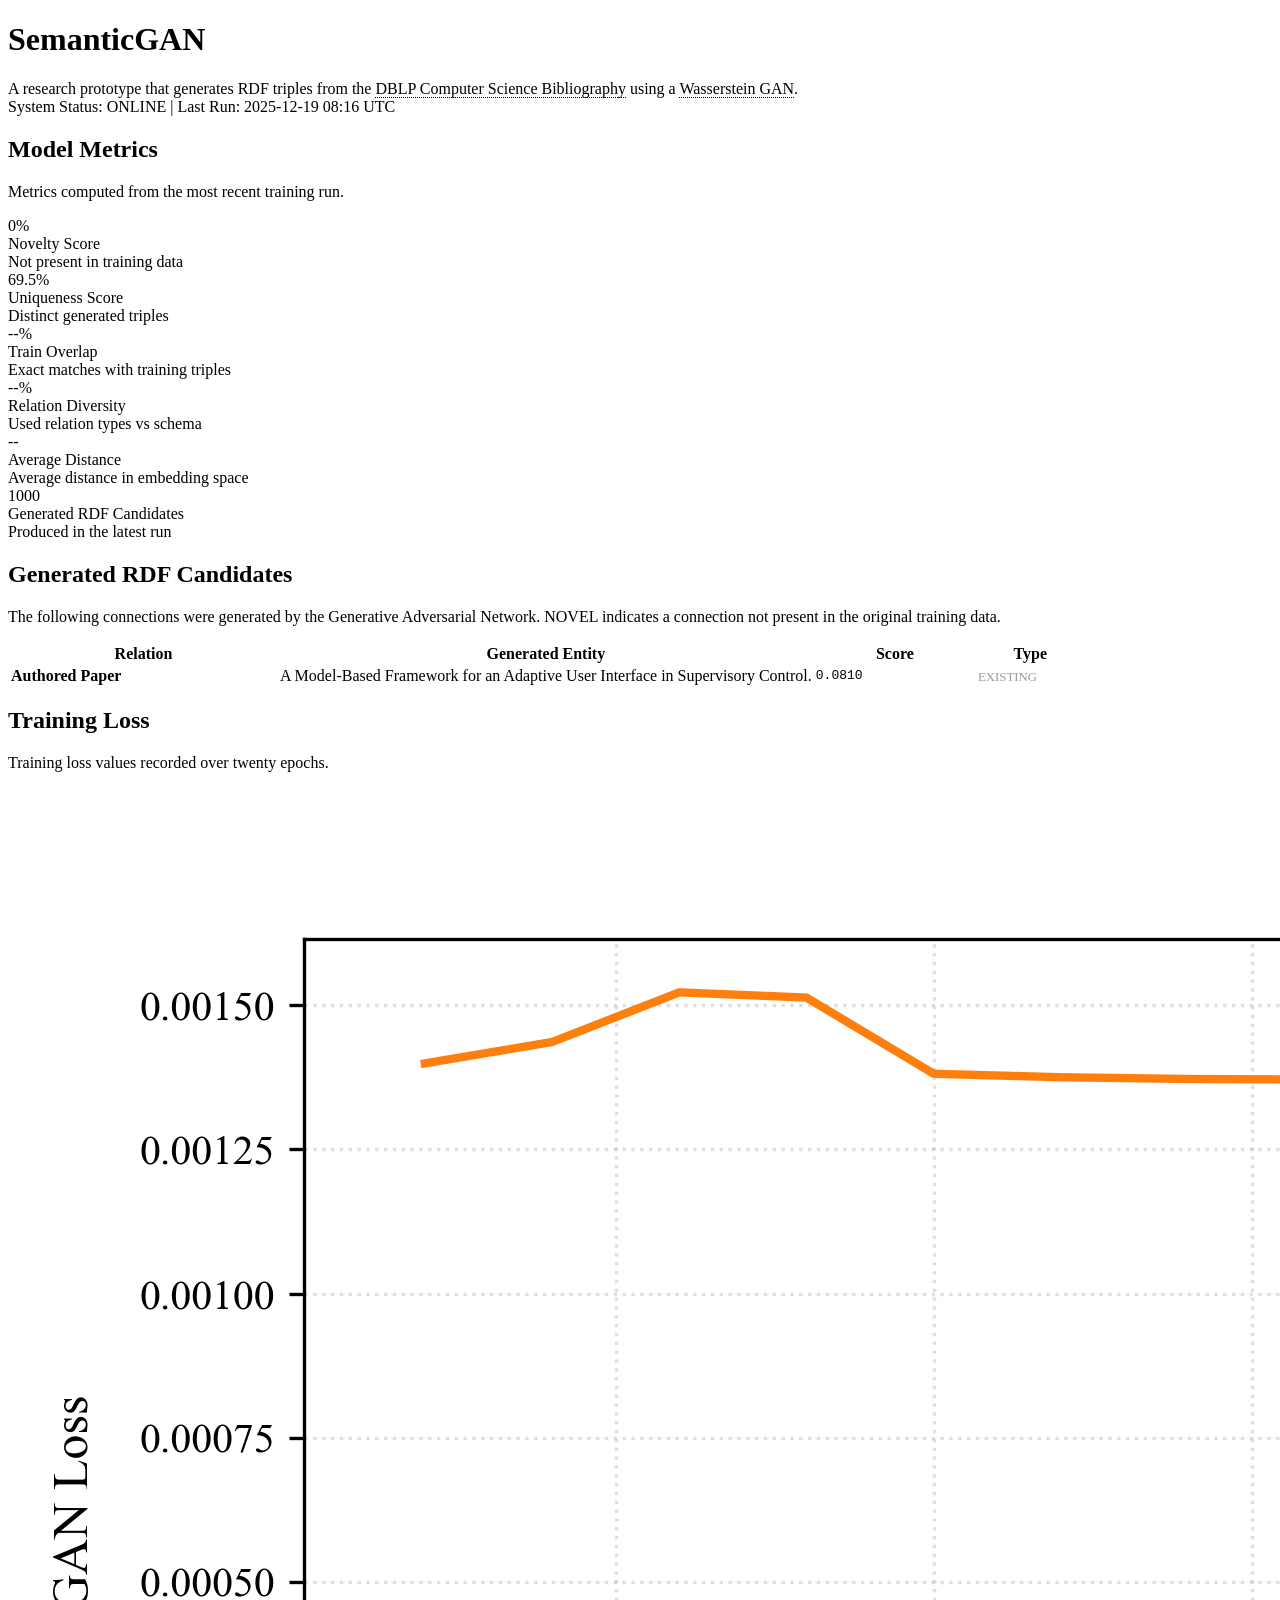
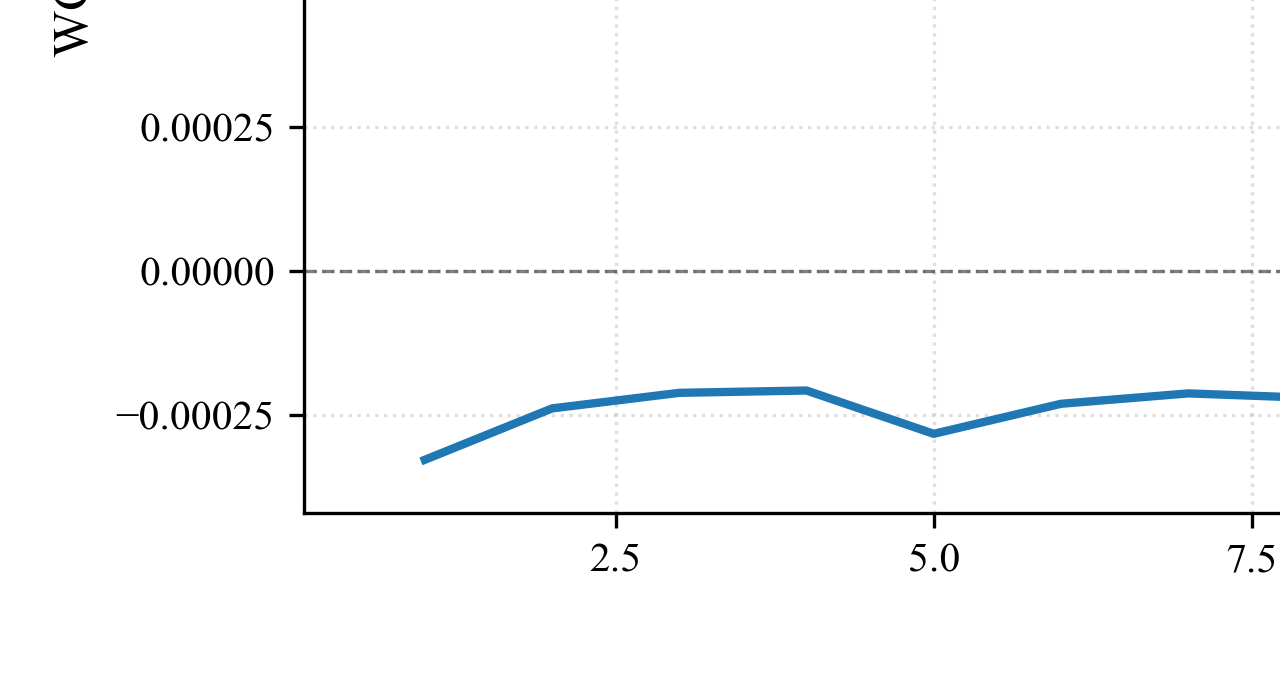
==== index.html @ 4908ab0f "Refine HTML" ====
<!DOCTYPE html>
<html lang="en">
  <head>
    <meta charset="UTF-8" />
    <meta name="viewport" content="width=device-width, initial-scale=1.0" />
    <title>SemanticGAN</title>
    <link rel="stylesheet" href="styles.css" />
  </head>
  <body>
    
    <header class="header">
      <h1>SemanticGAN</h1>
      
      <div class="intro">
        A research prototype that generates RDF triples from the 
        <a href="https://dblp.org/xml/" target="_blank" style="color: var(--accent); text-decoration: none; border-bottom: 1px dotted;">DBLP Computer Science Bibliography</a> 
        using a 
        <a href="https://fr.wikipedia.org/wiki/R%C3%A9seaux_antagonistes_g%C3%A9n%C3%A9ratifs_de_Wasserstein" target="_blank" style="color: var(--accent); text-decoration: none; border-bottom: 1px dotted;">Wasserstein GAN</a>.
      </div>
      
      <div class="last-updated" id="lastUpdated">Loading system status...</div>
    </header>

    <main id="main">
      
      <div class="section">
        <h2>Model Metrics</h2>
        <p class="note-description">
          Metrics computed from the most recent training run.
        </p>
        
        <div class="metrics-grid">
          <div class="metric-card">
            <div class="metric-val" id="noveltyScore">--%</div>
            <div class="metric-label">Novelty Score</div>
            <div class="metric-sub">Not present in training data</div>
          </div>
          
          <div class="metric-card">
            <div class="metric-val" id="uniqueScore">--%</div>
            <div class="metric-label">Uniqueness Score</div>
            <div class="metric-sub">Distinct generated triples</div>
          </div>

          <div class="metric-card">
            <div class="metric-val" id="overlapScore">--%</div>
            <div class="metric-label">Train Overlap</div>
            <div class="metric-sub">Exact matches with training triples</div>
          </div>

          <div class="metric-card">
            <div class="metric-val" id="relDiversity">--%</div>
            <div class="metric-label">Relation Diversity</div>
            <div class="metric-sub">Used relation types vs schema</div>
          </div>

          <div class="metric-card">
            <div class="metric-val" id="avgDistance">--</div>
            <div class="metric-label">Average Distance</div>
            <div class="metric-sub">Average distance in embedding space</div>
          </div>
          
          <div class="metric-card">
            <div class="metric-val" id="totalGen">--</div>
            <div class="metric-label">Generated RDF Candidates</div>
            <div class="metric-sub">Produced in the latest run</div>
          </div>
        </div>
      </div>

      <div class="section">
        <h2>Generated RDF Candidates</h2>
        <p class="note-description">
          The following connections were generated by the Generative Adversarial Network. 
          <span class="novel-tag">NOVEL</span> indicates a connection not present in the original training data.
        </p>
        <div class="table-wrapper">
          <table>
            <thead>
              <tr>
                <th style="width: 25%">Relation</th>
                <th style="width: 50%">Generated Entity</th>
                <th style="width: 15%">Score</th>
                <th style="width: 10%">Type</th>
              </tr>
            </thead>
            <tbody id="hypothesesTable">
              <tr>
                <td colspan="4" style="text-align:center; padding: 20px;">
                  Loading model outputs...
                </td>
              </tr>
            </tbody>
          </table>
        </div>
      </div>

      <div class="section">
        <h2>Training Loss</h2>
        <p class="note-description">
          Training loss values recorded over twenty epochs.
        </p>
        <div class="chart-container">
          <img
            src="data/processed/loss_curve.png"
            alt="Training loss curve"
            onerror="this.style.display='none'; this.parentElement.innerHTML='<p style=&quot;color:#999&quot;>Chart pending next training run.</p>'"
          >
        </div>
      </div>

    </main>

    <script>
      async function loadDashboard() {
        try {
          const response = await fetch('dashboard_data.json', { cache: "no-store" });
          if (!response.ok) throw new Error("Dashboard data not found");
          
          const data = await response.json();

          document.getElementById('lastUpdated').innerText =
            "System Status: ONLINE | Last Run: " + data.last_updated;

          document.getElementById('noveltyScore').innerText =
            data.stats.novelty + "%";
          document.getElementById('uniqueScore').innerText =
            data.stats.uniqueness + "%";
          if (data.stats.train_overlap !== undefined) {
            document.getElementById('overlapScore').innerText =
              data.stats.train_overlap + "%";
          }
          if (data.stats.relation_diversity !== undefined) {
            document.getElementById('relDiversity').innerText =
              data.stats.relation_diversity + "%";
          }
          if (data.stats.avg_distance !== undefined) {
            document.getElementById('avgDistance').innerText =
              data.stats.avg_distance;
          }
          document.getElementById('totalGen').innerText =
            data.stats.total_generated;

          const tbody = document.getElementById('hypothesesTable');
          tbody.innerHTML = '';

          if (data.hypotheses.length === 0) {
            tbody.innerHTML =
              '<tr><td colspan="4" style="text-align:center">No generated relations available.</td></tr>';
            return;
          }

          data.hypotheses.forEach(h => {
            const tr = document.createElement('tr');

            const badge = h.novel
              ? '<span class="novel-tag">NOVEL</span>'
              : '<span style="color: #999; font-size: 0.8em; font-weight: 500;">EXISTING</span>';

            tr.innerHTML = `
              <td style="color: var(--text-primary); font-weight: 600;">
                ${h.relation}
              </td>
              <td style="white-space: normal;">
                ${h.entity}
              </td>
              <td style="font-family: monospace;">
                ${h.score}
              </td>
              <td>
                ${badge}
              </td>
            `;
            tbody.appendChild(tr);
          });

        } catch (err) {
          console.error(err);
          document.getElementById('lastUpdated').innerText =
            "System Status: OFFLINE (Data missing)";
          document.getElementById('hypothesesTable').innerHTML =
            '<tr><td colspan="4" style="color: red; text-align: center;">Error loading dashboard data. Ensure update_dashboard.py has run.</td></tr>';
        }
      }

      document.addEventListener("DOMContentLoaded", loadDashboard);
    </script>
  </body>
</html>
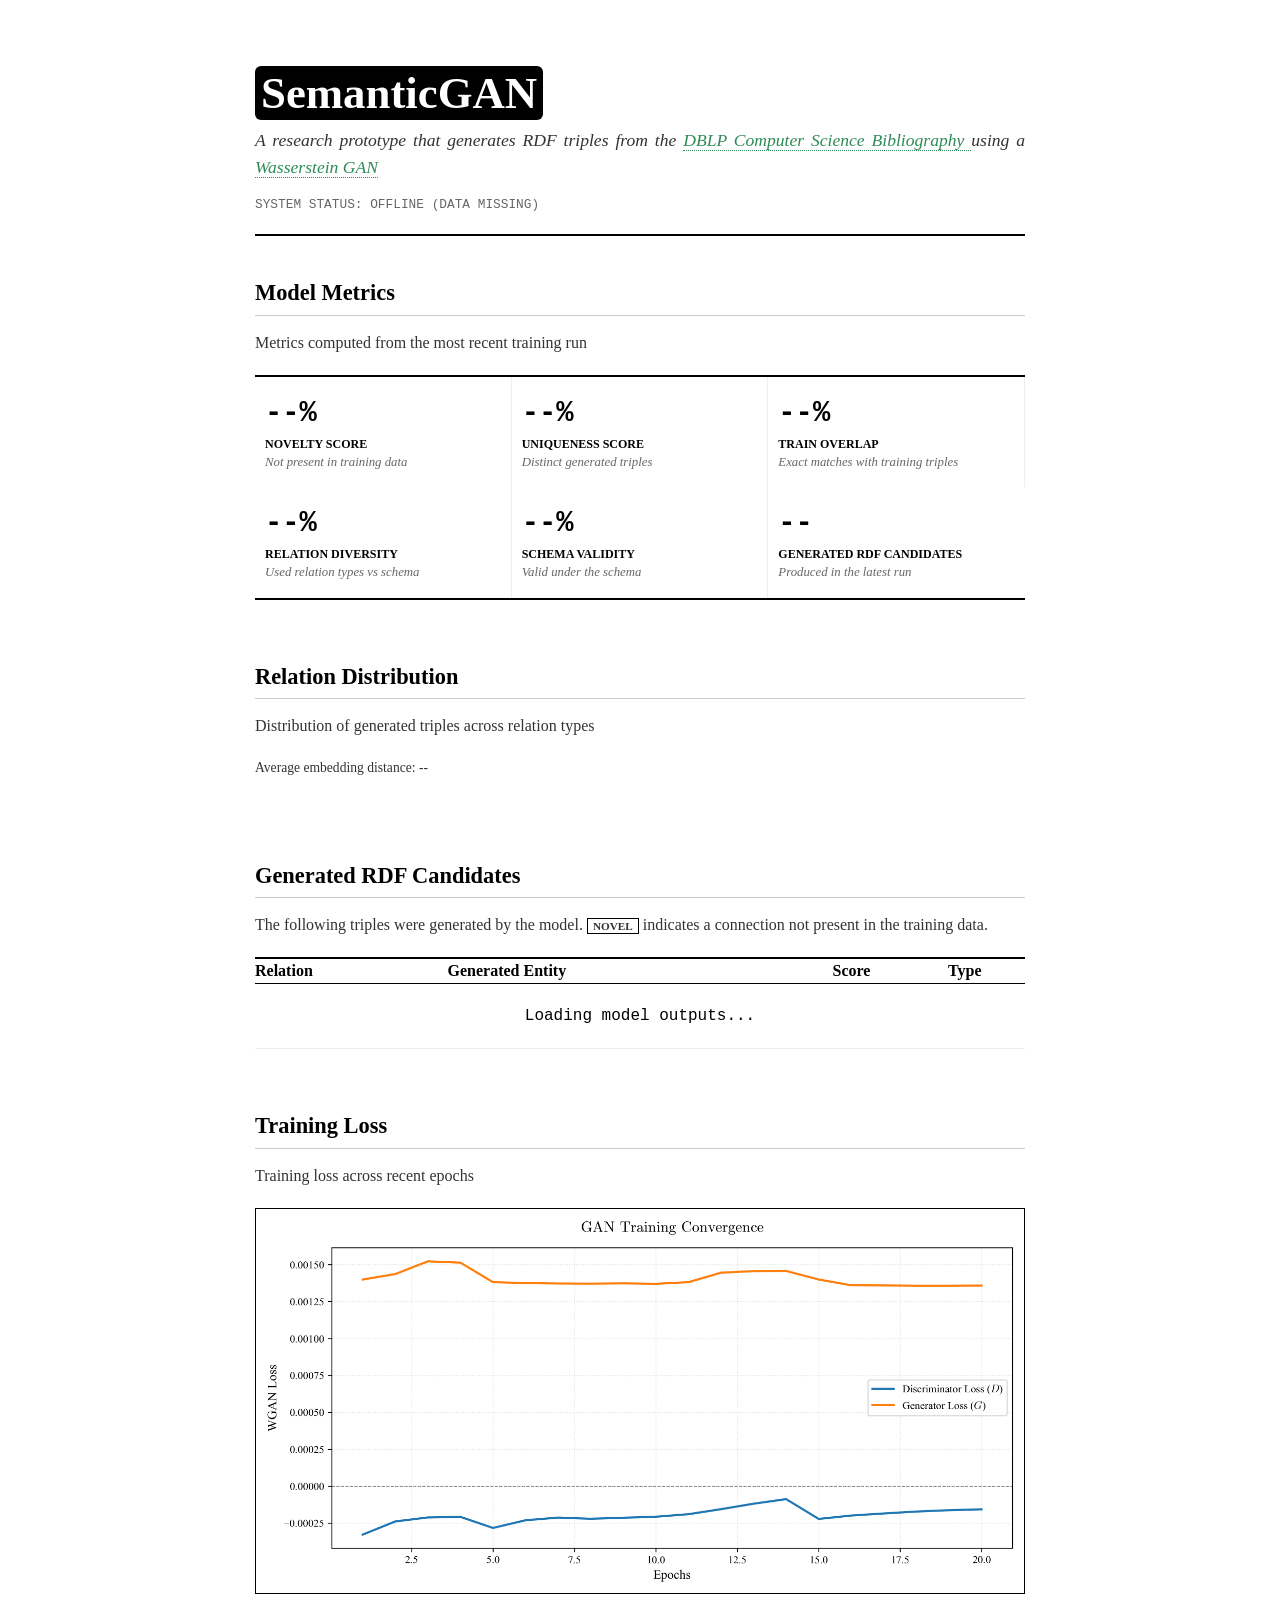
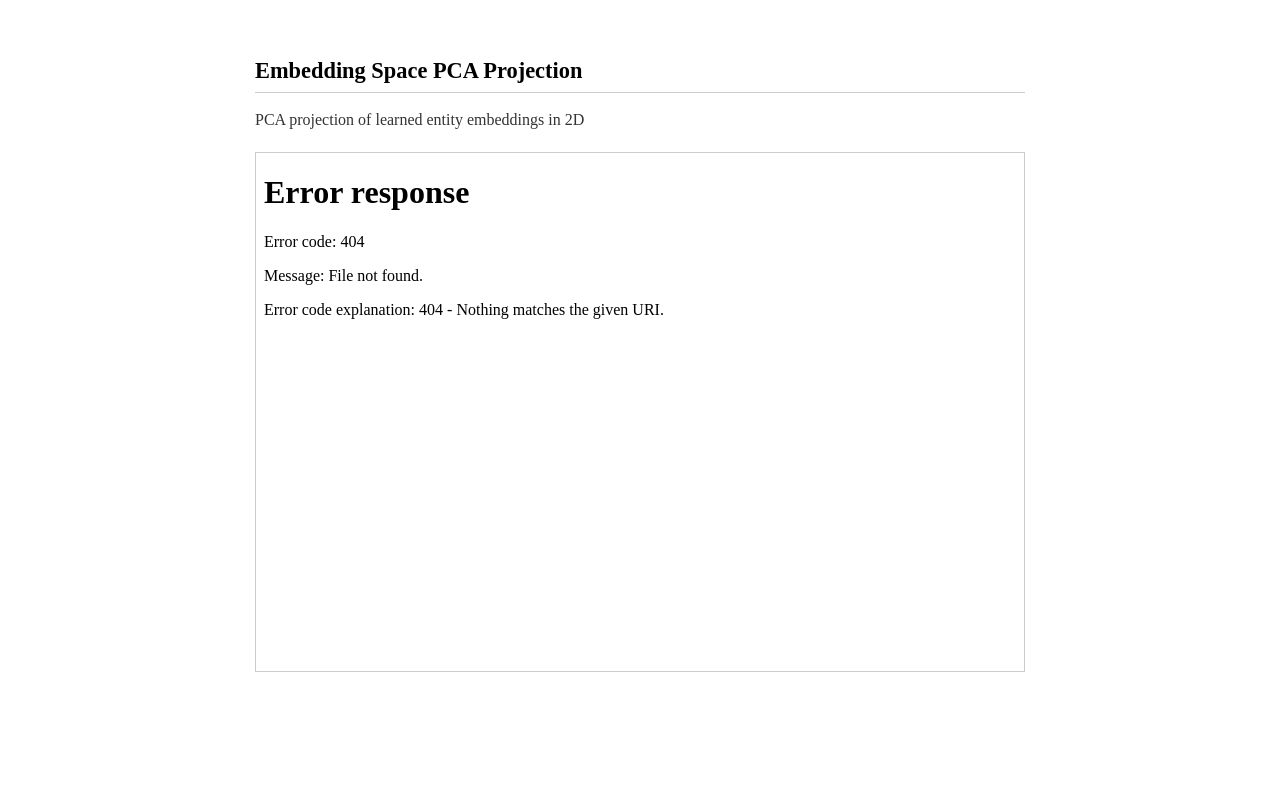
==== commit 3cbfffda: "Enhance index.html" ====
--- a/index.html
+++ b/index.html
@@ -7,35 +7,43 @@
     <link rel="stylesheet" href="styles.css" />
   </head>
   <body>
-    
     <header class="header">
-      <h1>SemanticGAN</h1>
-      
+      <h1><span class="name-badge">SemanticGAN</span></h1>
+
       <div class="intro">
-        A research prototype that generates RDF triples from the 
-        <a href="https://dblp.org/xml/" target="_blank" style="color: var(--accent); text-decoration: none; border-bottom: 1px dotted;">DBLP Computer Science Bibliography</a> 
-        using a 
-        <a href="https://fr.wikipedia.org/wiki/R%C3%A9seaux_antagonistes_g%C3%A9n%C3%A9ratifs_de_Wasserstein" target="_blank" style="color: var(--accent); text-decoration: none; border-bottom: 1px dotted;">Wasserstein GAN</a>.
-      </div>
-      
-      <div class="last-updated" id="lastUpdated">Loading system status...</div>
+        A research prototype that generates RDF triples from the
+        <a href="https://dblp.org" target="_blank" class="accent-link">
+          DBLP Computer Science Bibliography
+        </a>
+        using a
+        <a
+          href="https://fr.wikipedia.org/wiki/R%C3%A9seaux_antagonistes_g%C3%A9n%C3%A9ratifs_de_Wasserstein"
+          target="_blank"
+          class="accent-link"
+        >
+          Wasserstein GAN
+        </a>
+      </div>
+
+      <div class="last-updated" id="lastUpdated">
+        Loading system status...
+      </div>
     </header>
 
     <main id="main">
-      
       <div class="section">
         <h2>Model Metrics</h2>
         <p class="note-description">
-          Metrics computed from the most recent training run.
-        </p>
-        
+          Metrics computed from the most recent training run
+        </p>
+
         <div class="metrics-grid">
           <div class="metric-card">
             <div class="metric-val" id="noveltyScore">--%</div>
             <div class="metric-label">Novelty Score</div>
             <div class="metric-sub">Not present in training data</div>
           </div>
-          
+
           <div class="metric-card">
             <div class="metric-val" id="uniqueScore">--%</div>
             <div class="metric-label">Uniqueness Score</div>
@@ -55,11 +63,11 @@
           </div>
 
           <div class="metric-card">
-            <div class="metric-val" id="avgDistance">--</div>
-            <div class="metric-label">Average Distance</div>
-            <div class="metric-sub">Average distance in embedding space</div>
-          </div>
-          
+            <div class="metric-val" id="schemaValidity">--%</div>
+            <div class="metric-label">Schema Validity</div>
+            <div class="metric-sub">Valid under the schema</div>
+          </div>
+
           <div class="metric-card">
             <div class="metric-val" id="totalGen">--</div>
             <div class="metric-label">Generated RDF Candidates</div>
@@ -69,24 +77,37 @@
       </div>
 
       <div class="section">
+        <h2>Relation Distribution</h2>
+        <p class="note-description">
+          Distribution of generated triples across relation types
+        </p>
+        <p class="note-description note-small">
+          Average embedding distance: <span id="avgDistance">--</span>
+        </p>
+        <div id="relationBars" class="relation-bars"></div>
+      </div>
+
+      <div class="section">
         <h2>Generated RDF Candidates</h2>
         <p class="note-description">
-          The following connections were generated by the Generative Adversarial Network. 
-          <span class="novel-tag">NOVEL</span> indicates a connection not present in the original training data.
-        </p>
+          The following triples were generated by the model.
+          <span class="novel-tag">NOVEL</span> indicates a connection not present
+          in the training data.
+        </p>
+
         <div class="table-wrapper">
           <table>
             <thead>
               <tr>
-                <th style="width: 25%">Relation</th>
-                <th style="width: 50%">Generated Entity</th>
-                <th style="width: 15%">Score</th>
-                <th style="width: 10%">Type</th>
+                <th class="col-relation">Relation</th>
+                <th class="col-entity">Generated Entity</th>
+                <th class="col-score">Score</th>
+                <th class="col-type">Type</th>
               </tr>
             </thead>
             <tbody id="hypothesesTable">
               <tr>
-                <td colspan="4" style="text-align:center; padding: 20px;">
+                <td colspan="4" class="table-loading">
                   Loading model outputs...
                 </td>
               </tr>
@@ -98,92 +119,96 @@
       <div class="section">
         <h2>Training Loss</h2>
         <p class="note-description">
-          Training loss values recorded over twenty epochs.
-        </p>
+          Training loss across recent epochs
+        </p>
+
         <div class="chart-container">
           <img
             src="data/processed/loss_curve.png"
             alt="Training loss curve"
-            onerror="this.style.display='none'; this.parentElement.innerHTML='<p style=&quot;color:#999&quot;>Chart pending next training run.</p>'"
-          >
-        </div>
-      </div>
-
+            onerror="this.style.display='none'; this.parentElement.innerHTML='<p class=&quot;chart-pending&quot;>Chart pending next training run.</p>'"
+          />
+        </div>
+      </div>
+
+      <!-- EMBEDDING SPACE -->
+      <div class="section">
+        <h2>Embedding Space PCA Projection</h2>
+        <p class="note-description">
+          PCA projection of learned entity embeddings in 2D
+        </p>
+
+        <div class="iframe-container">
+          <iframe
+            src="semantic_map.html"
+            loading="lazy"
+          ></iframe>
+        </div>
+      </div>
     </main>
 
     <script>
       async function loadDashboard() {
         try {
-          const response = await fetch('dashboard_data.json', { cache: "no-store" });
+          const response = await fetch("dashboard_data.json", {
+            cache: "no-store",
+          });
           if (!response.ok) throw new Error("Dashboard data not found");
-          
+
           const data = await response.json();
 
-          document.getElementById('lastUpdated').innerText =
+          document.getElementById("lastUpdated").innerText =
             "System Status: ONLINE | Last Run: " + data.last_updated;
 
-          document.getElementById('noveltyScore').innerText =
+          document.getElementById("noveltyScore").innerText =
             data.stats.novelty + "%";
-          document.getElementById('uniqueScore').innerText =
+          document.getElementById("uniqueScore").innerText =
             data.stats.uniqueness + "%";
-          if (data.stats.train_overlap !== undefined) {
-            document.getElementById('overlapScore').innerText =
-              data.stats.train_overlap + "%";
-          }
-          if (data.stats.relation_diversity !== undefined) {
-            document.getElementById('relDiversity').innerText =
-              data.stats.relation_diversity + "%";
-          }
-          if (data.stats.avg_distance !== undefined) {
-            document.getElementById('avgDistance').innerText =
-              data.stats.avg_distance;
-          }
-          document.getElementById('totalGen').innerText =
+          document.getElementById("overlapScore").innerText =
+            data.stats.train_overlap + "%";
+          document.getElementById("relDiversity").innerText =
+            data.stats.relation_diversity + "%";
+          document.getElementById("schemaValidity").innerText =
+            data.stats.schema_validity + "%";
+          document.getElementById("totalGen").innerText =
             data.stats.total_generated;
-
-          const tbody = document.getElementById('hypothesesTable');
-          tbody.innerHTML = '';
-
-          if (data.hypotheses.length === 0) {
-            tbody.innerHTML =
-              '<tr><td colspan="4" style="text-align:center">No generated relations available.</td></tr>';
-            return;
-          }
-
-          data.hypotheses.forEach(h => {
-            const tr = document.createElement('tr');
-
-            const badge = h.novel
-              ? '<span class="novel-tag">NOVEL</span>'
-              : '<span style="color: #999; font-size: 0.8em; font-weight: 500;">EXISTING</span>';
-
+          document.getElementById("avgDistance").innerText =
+            data.stats.avg_distance;
+
+          const tbody = document.getElementById("hypothesesTable");
+          tbody.innerHTML = "";
+
+          data.hypotheses.forEach((h) => {
+            const tr = document.createElement("tr");
             tr.innerHTML = `
-              <td style="color: var(--text-primary); font-weight: 600;">
-                ${h.relation}
-              </td>
-              <td style="white-space: normal;">
-                ${h.entity}
-              </td>
-              <td style="font-family: monospace;">
-                ${h.score}
-              </td>
-              <td>
-                ${badge}
-              </td>
+              <td><span class="muted">${h.head}</span><br><b>${h.relation}</b></td>
+              <td>${h.tail}</td>
+              <td class="mono">${h.score}</td>
+              <td>${h.is_novel ? '<span class="novel-tag">NOVEL</span>' : 'EXISTING'}</td>
             `;
             tbody.appendChild(tr);
           });
 
-        } catch (err) {
-          console.error(err);
-          document.getElementById('lastUpdated').innerText =
+          const bars = document.getElementById("relationBars");
+          bars.innerHTML = "";
+          data.relation_freq.forEach((rf) => {
+            const wrap = document.createElement("div");
+            wrap.className = "rel-wrap";
+            wrap.innerHTML = `
+              <div class="rel-label">${rf.relation} (${rf.percent}%)</div>
+              <div class="rel-bar">
+                <div class="rel-fill" style="width:${rf.percent}%"></div>
+              </div>
+            `;
+            bars.appendChild(wrap);
+          });
+        } catch {
+          document.getElementById("lastUpdated").innerText =
             "System Status: OFFLINE (Data missing)";
-          document.getElementById('hypothesesTable').innerHTML =
-            '<tr><td colspan="4" style="color: red; text-align: center;">Error loading dashboard data. Ensure update_dashboard.py has run.</td></tr>';
         }
       }
 
       document.addEventListener("DOMContentLoaded", loadDashboard);
     </script>
   </body>
-</html>+</html>
--- a/styles.css
+++ b/styles.css
@@ -0,0 +1,241 @@
+:root {
+  --text-primary: #000;
+  --text-secondary: #333;
+  --text-muted: #666;
+  --accent: #2e8b57;
+  --border: #000;
+}
+
+* {
+  margin: 0;
+  padding: 0;
+  box-sizing: border-box;
+}
+
+body {
+  font-family: Georgia, "Times New Roman", serif;
+  background: #fff;
+  color: #000;
+  line-height: 1.5;
+  max-width: 850px;
+  margin: 0 auto;
+  padding: 60px 40px;
+}
+
+
+.header {
+  margin-bottom: 40px;
+  border-bottom: 2px solid var(--border);
+  padding-bottom: 20px;
+}
+
+h1 {
+  font-size: 2.5rem;
+  font-weight: 700;
+}
+
+.name-badge {
+  background: black;
+  color: white;
+  padding: 2px 6px;
+  border-radius: 6px;
+  font-size: 2.8rem;
+}
+
+.intro {
+  font-size: 1.1rem;
+  font-style: italic;
+  color: var(--text-secondary);
+  text-align: justify;
+}
+
+.last-updated {
+  font-family: "Courier New", monospace;
+  font-size: 0.8rem;
+  color: var(--text-muted);
+  margin-top: 15px;
+  text-transform: uppercase;
+}
+
+
+.accent-link {
+  color: var(--accent);
+  text-decoration: none;
+  border-bottom: 1px dotted;
+}
+
+
+.section {
+  margin-bottom: 60px;
+}
+
+h2 {
+  font-size: 1.4rem;
+  font-weight: 700;
+  margin-bottom: 15px;
+  border-bottom: 1px solid #ccc;
+  padding-bottom: 5px;
+}
+
+.note-description {
+  font-size: 1rem;
+  color: var(--text-secondary);
+  margin-bottom: 20px;
+}
+
+.note-small {
+  font-size: 0.85rem;
+}
+
+
+.metrics-grid {
+  display: grid;
+  grid-template-columns: repeat(auto-fit, minmax(200px, 1fr));
+  border-top: 2px solid var(--border);
+  border-bottom: 2px solid var(--border);
+}
+
+.metric-card {
+  padding: 15px 10px;
+  border-right: 1px solid #eee;
+}
+
+.metric-card:last-child {
+  border-right: none;
+}
+
+.metric-val {
+  font-family: "Courier New", monospace;
+  font-size: 1.8rem;
+  font-weight: 700;
+}
+
+.metric-label {
+  font-size: 0.75rem;
+  text-transform: uppercase;
+  font-weight: 700;
+}
+
+.metric-sub {
+  font-size: 0.8rem;
+  color: var(--text-muted);
+  font-style: italic;
+}
+
+
+.table-wrapper {
+  max-height: 600px;
+  overflow-y: auto;
+}
+
+table {
+  width: 100%;
+  border-collapse: collapse;
+}
+
+th {
+  text-align: left;
+  font-weight: 700;
+  border-top: 2px solid var(--border);
+  border-bottom: 1px solid var(--border);
+}
+
+td {
+  font-family: "Courier New", monospace;
+  border-bottom: 1px solid #eee;
+}
+
+.col-relation { width: 25%; }
+.col-entity { width: 50%; }
+.col-score { width: 15%; }
+.col-type { width: 10%; }
+
+.table-loading {
+  text-align: center;
+  padding: 20px;
+}
+
+
+.novel-tag {
+  border: 1px solid #000;
+  padding: 1px 5px;
+  font-size: 0.7rem;
+  font-weight: 700;
+}
+
+.muted {
+  color: #888;
+}
+
+.mono {
+  font-family: "Courier New", monospace;
+}
+
+/* CHART */
+
+.chart-container {
+  border: 1px solid var(--border);
+  margin-top: 20px;
+}
+
+.chart-container img {
+  max-width: 100%;
+  display: block;
+}
+
+.chart-pending {
+  color: #999;
+  padding: 20px;
+}
+
+
+.relation-bars {
+  display: grid;
+  row-gap: 10px;
+}
+
+.rel-label {
+  font-size: 0.9rem;
+  color: var(--text-secondary);
+}
+
+.rel-bar {
+  height: 10px;
+  background: #eee;
+}
+
+.rel-fill {
+  height: 10px;
+  background: var(--accent);
+}
+
+
+.iframe-container {
+  width: 100%;
+  height: 520px;
+  border: 1px solid rgba(0, 0, 0, 0.2);
+  overflow: hidden;
+}
+
+.iframe-container iframe {
+  width: 100%;
+  height: 100%;
+  border: none;
+}
+
+
+@media (max-width: 600px) {
+  body {
+    padding: 20px 15px;
+  }
+
+  .metrics-grid {
+    grid-template-columns: 1fr;
+    border: none;
+  }
+
+  .metric-card {
+    border-right: none;
+    border-bottom: 1px solid #eee;
+  }
+}
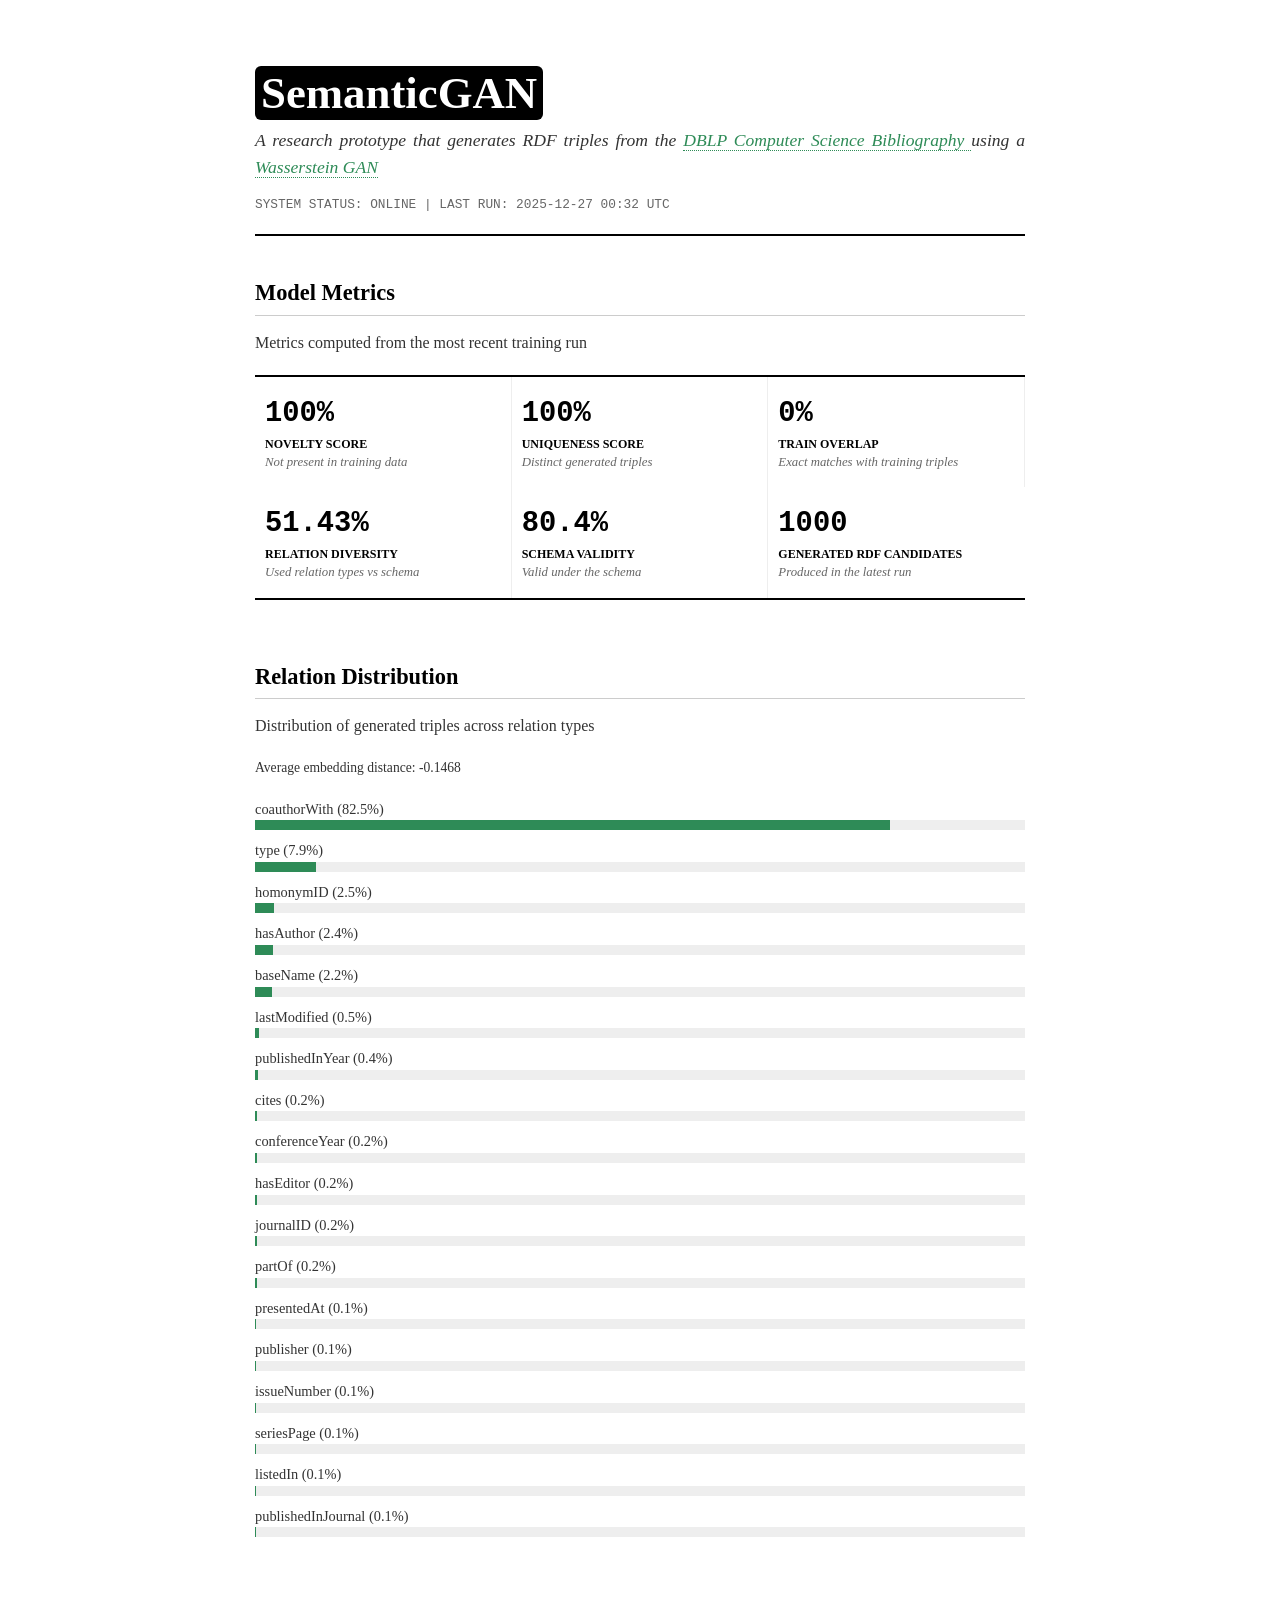
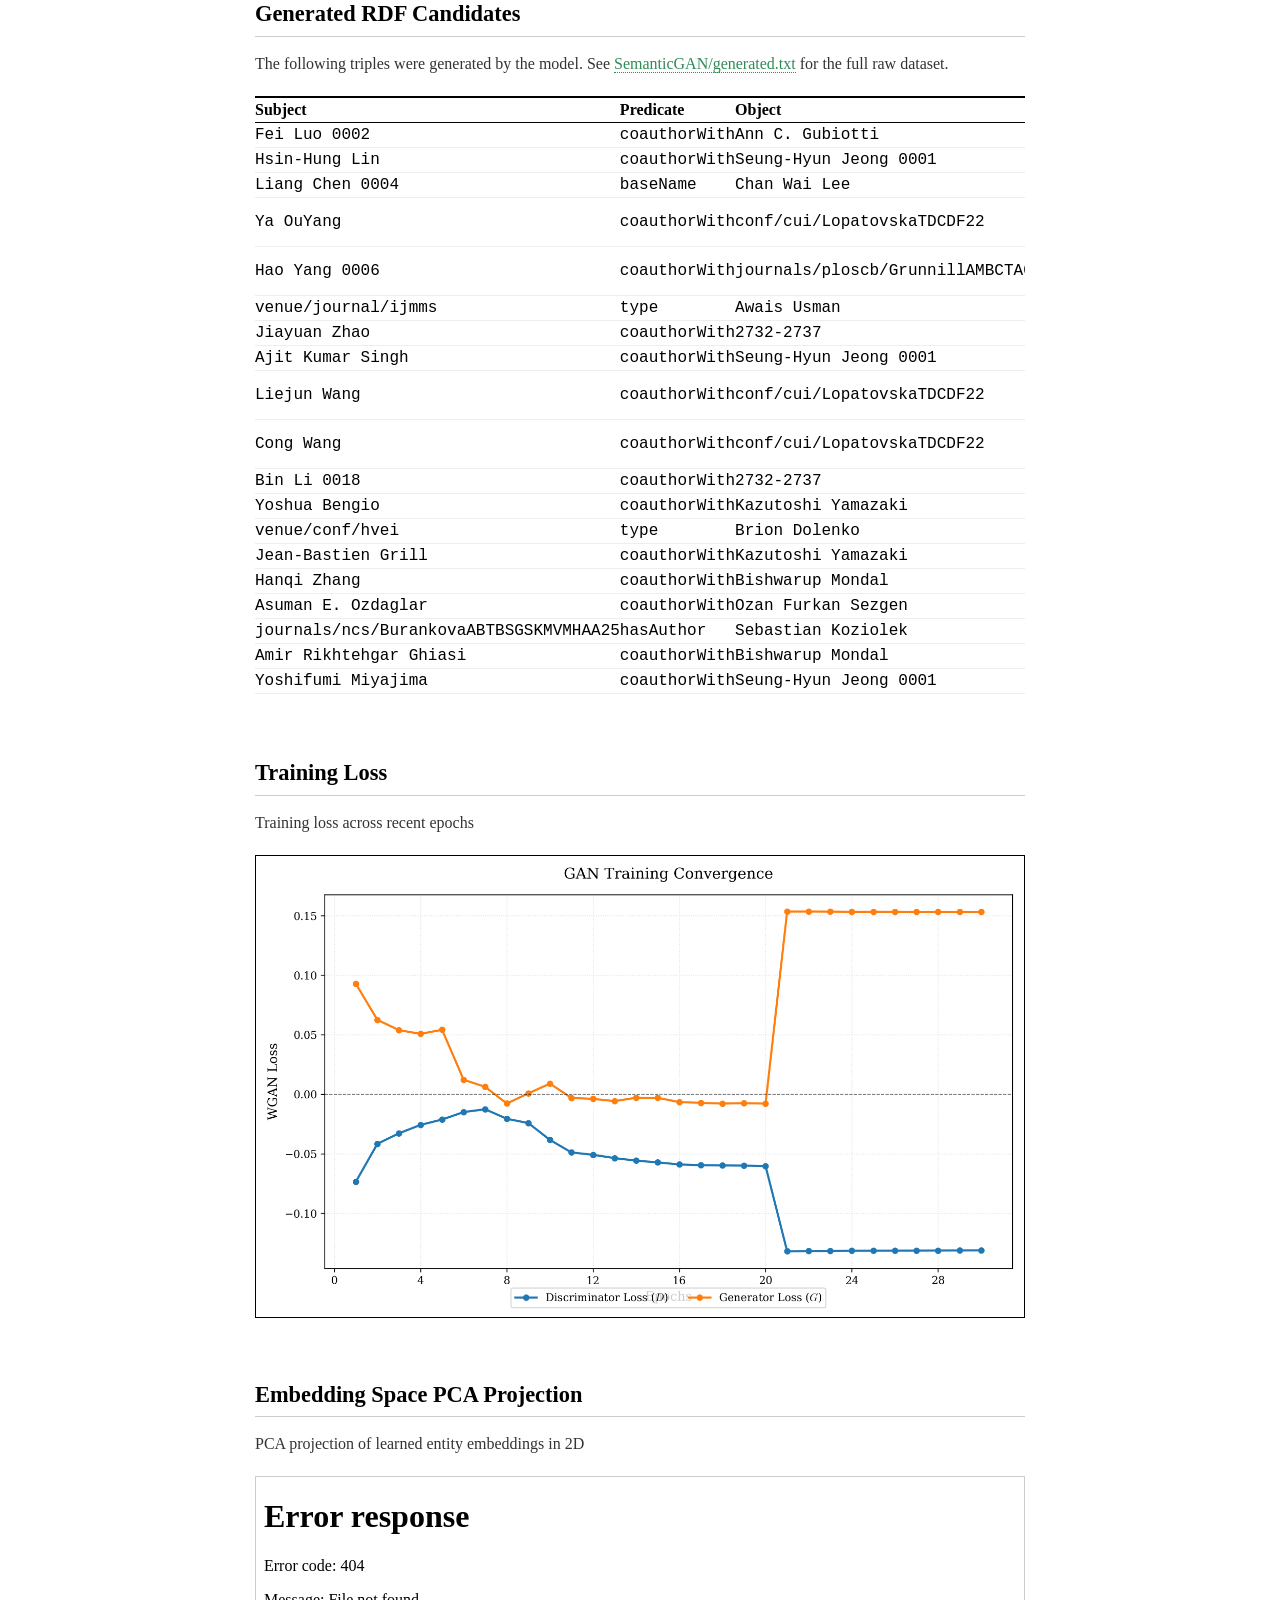
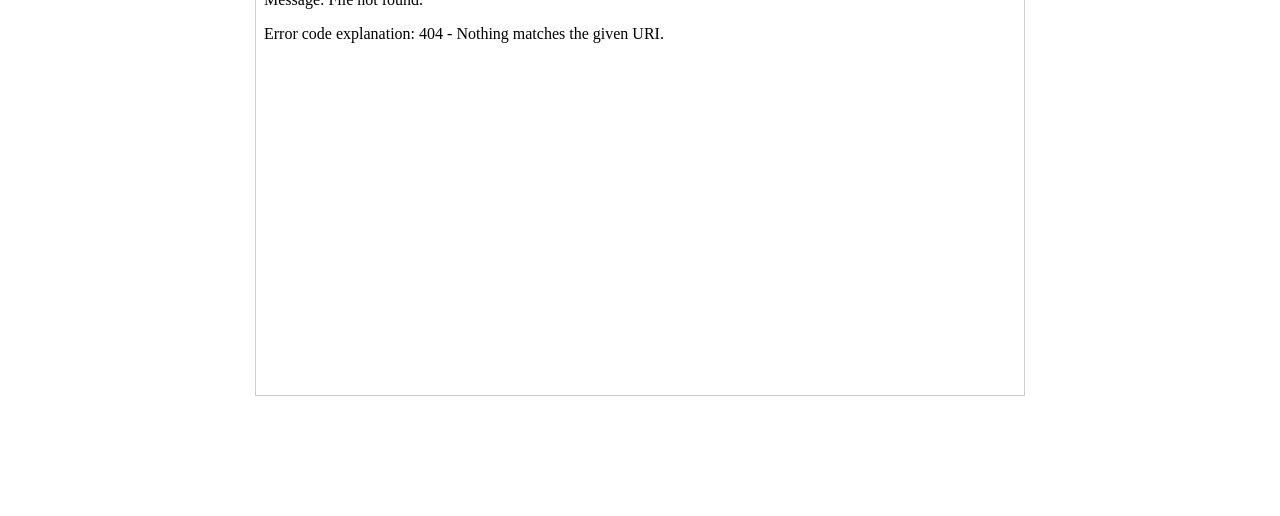
==== commit e091e18f: "Update index.html, adjust legend position in plots" ====
--- a/index.html
+++ b/index.html
@@ -90,24 +90,22 @@
       <div class="section">
         <h2>Generated RDF Candidates</h2>
         <p class="note-description">
-          The following triples were generated by the model.
-          <span class="novel-tag">NOVEL</span> indicates a connection not present
-          in the training data.
-        </p>
-
+          The following triples were generated by the model. See <a href="https://huggingface.co/erdemonal/SemanticGAN/blob/main/generated.txt" target="_blank" class="accent-link">SemanticGAN/generated.txt</a> for the full raw dataset.
+        </p>
         <div class="table-wrapper">
-          <table>
+          <table class="kg-table">
             <thead>
               <tr>
-                <th class="col-relation">Relation</th>
-                <th class="col-entity">Generated Entity</th>
-                <th class="col-score">Score</th>
-                <th class="col-type">Type</th>
+                <th>Subject</th>
+                <th>Predicate</th>
+                <th>Object</th>
+                <th>Score</th>
+                <th>Ontology</th>
               </tr>
             </thead>
             <tbody id="hypothesesTable">
               <tr>
-                <td colspan="4" class="table-loading">
+                <td colspan="5" class="table-loading">
                   Loading model outputs...
                 </td>
               </tr>
@@ -131,7 +129,6 @@
         </div>
       </div>
 
-      <!-- EMBEDDING SPACE -->
       <div class="section">
         <h2>Embedding Space PCA Projection</h2>
         <p class="note-description">
@@ -180,11 +177,18 @@
 
           data.hypotheses.forEach((h) => {
             const tr = document.createElement("tr");
+            
+            const scoreVal = parseFloat(h.score);
+            const normalized = Math.min(100, Math.max(0, (scoreVal + 0.5) * 100));
+            const barColor = scoreVal > 0 ? "#2e8b57" : "#cc8800";
+            const statusClass = h.status === "Verified" ? "status-verified" : "status-match";
+
             tr.innerHTML = `
-              <td><span class="muted">${h.head}</span><br><b>${h.relation}</b></td>
+              <td>${h.head}</td>
+              <td>${h.relation}</td>
               <td>${h.tail}</td>
-              <td class="mono">${h.score}</td>
-              <td>${h.is_novel ? '<span class="novel-tag">NOVEL</span>' : 'EXISTING'}</td>
+              <td><span class="mono">${h.score}</span></td>
+              <td><span class="status-tag ${statusClass}">${h.status}</span></td>
             `;
             tbody.appendChild(tr);
           });
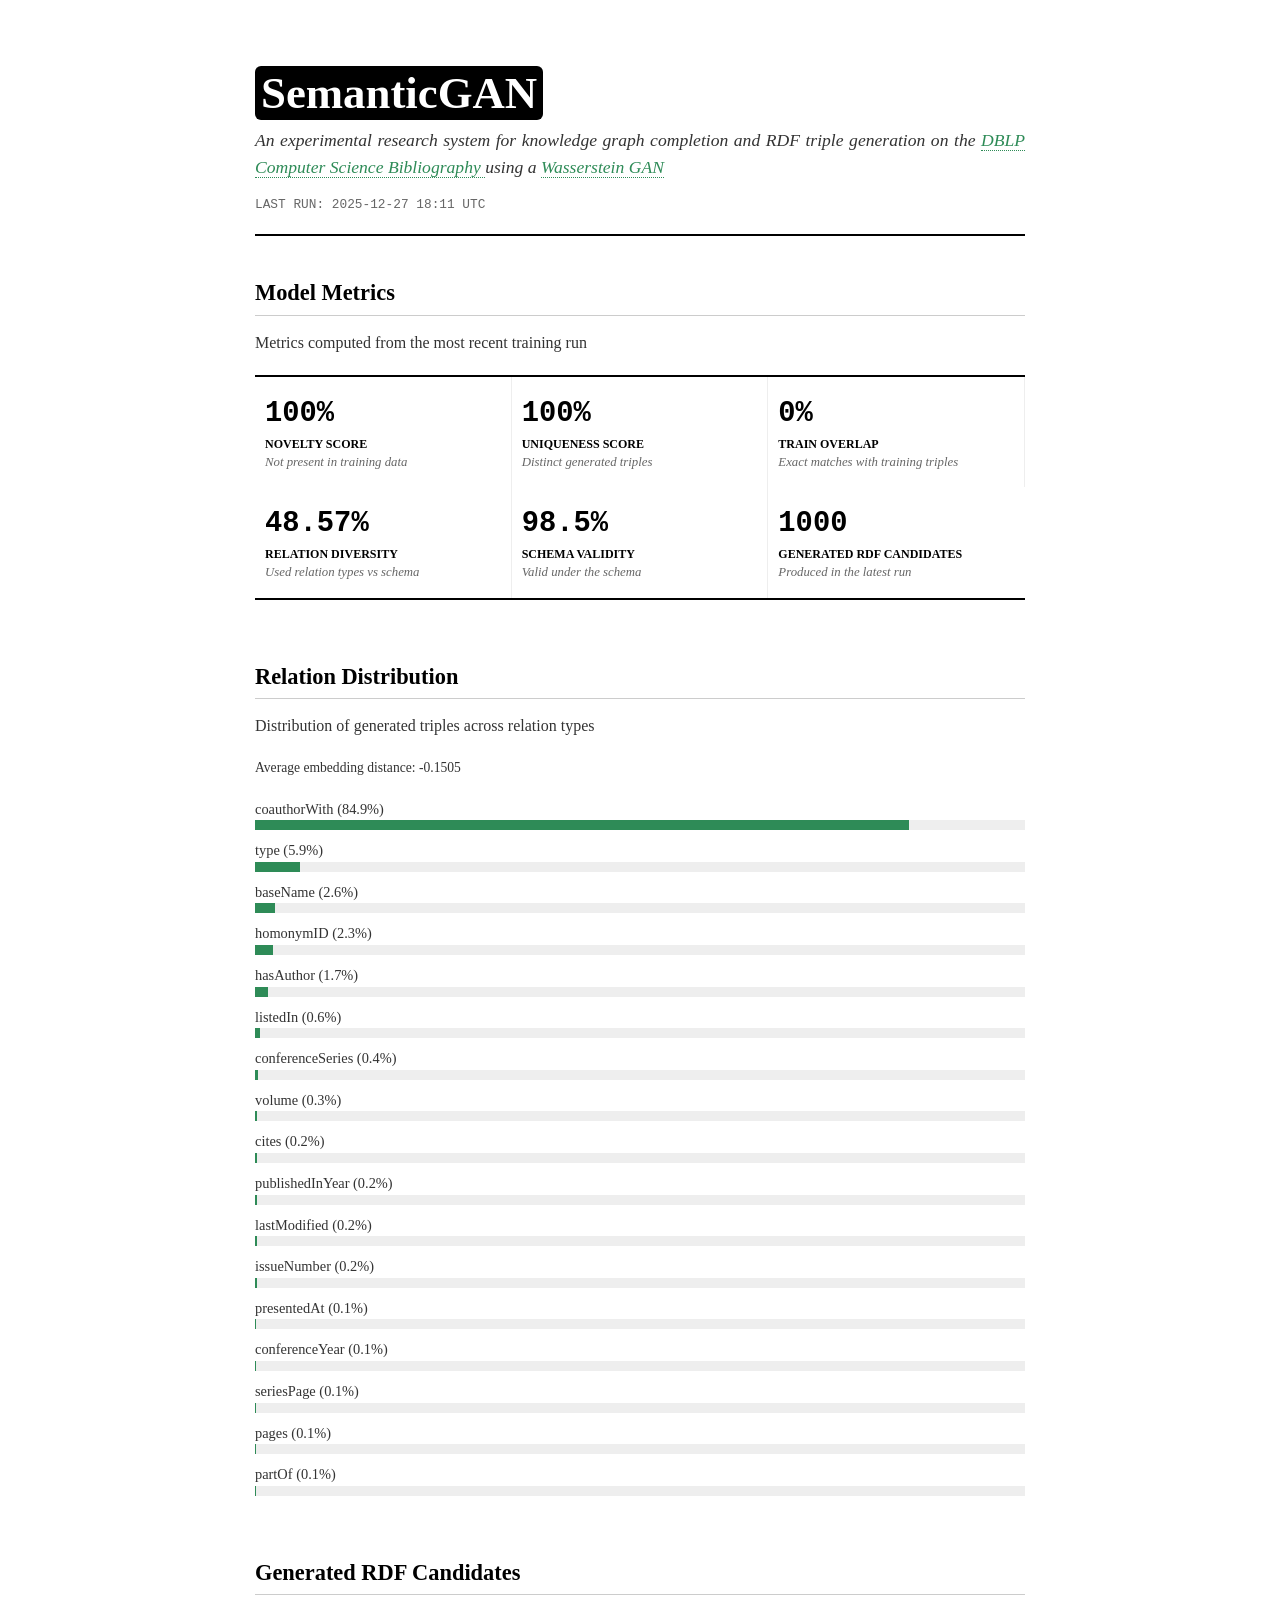
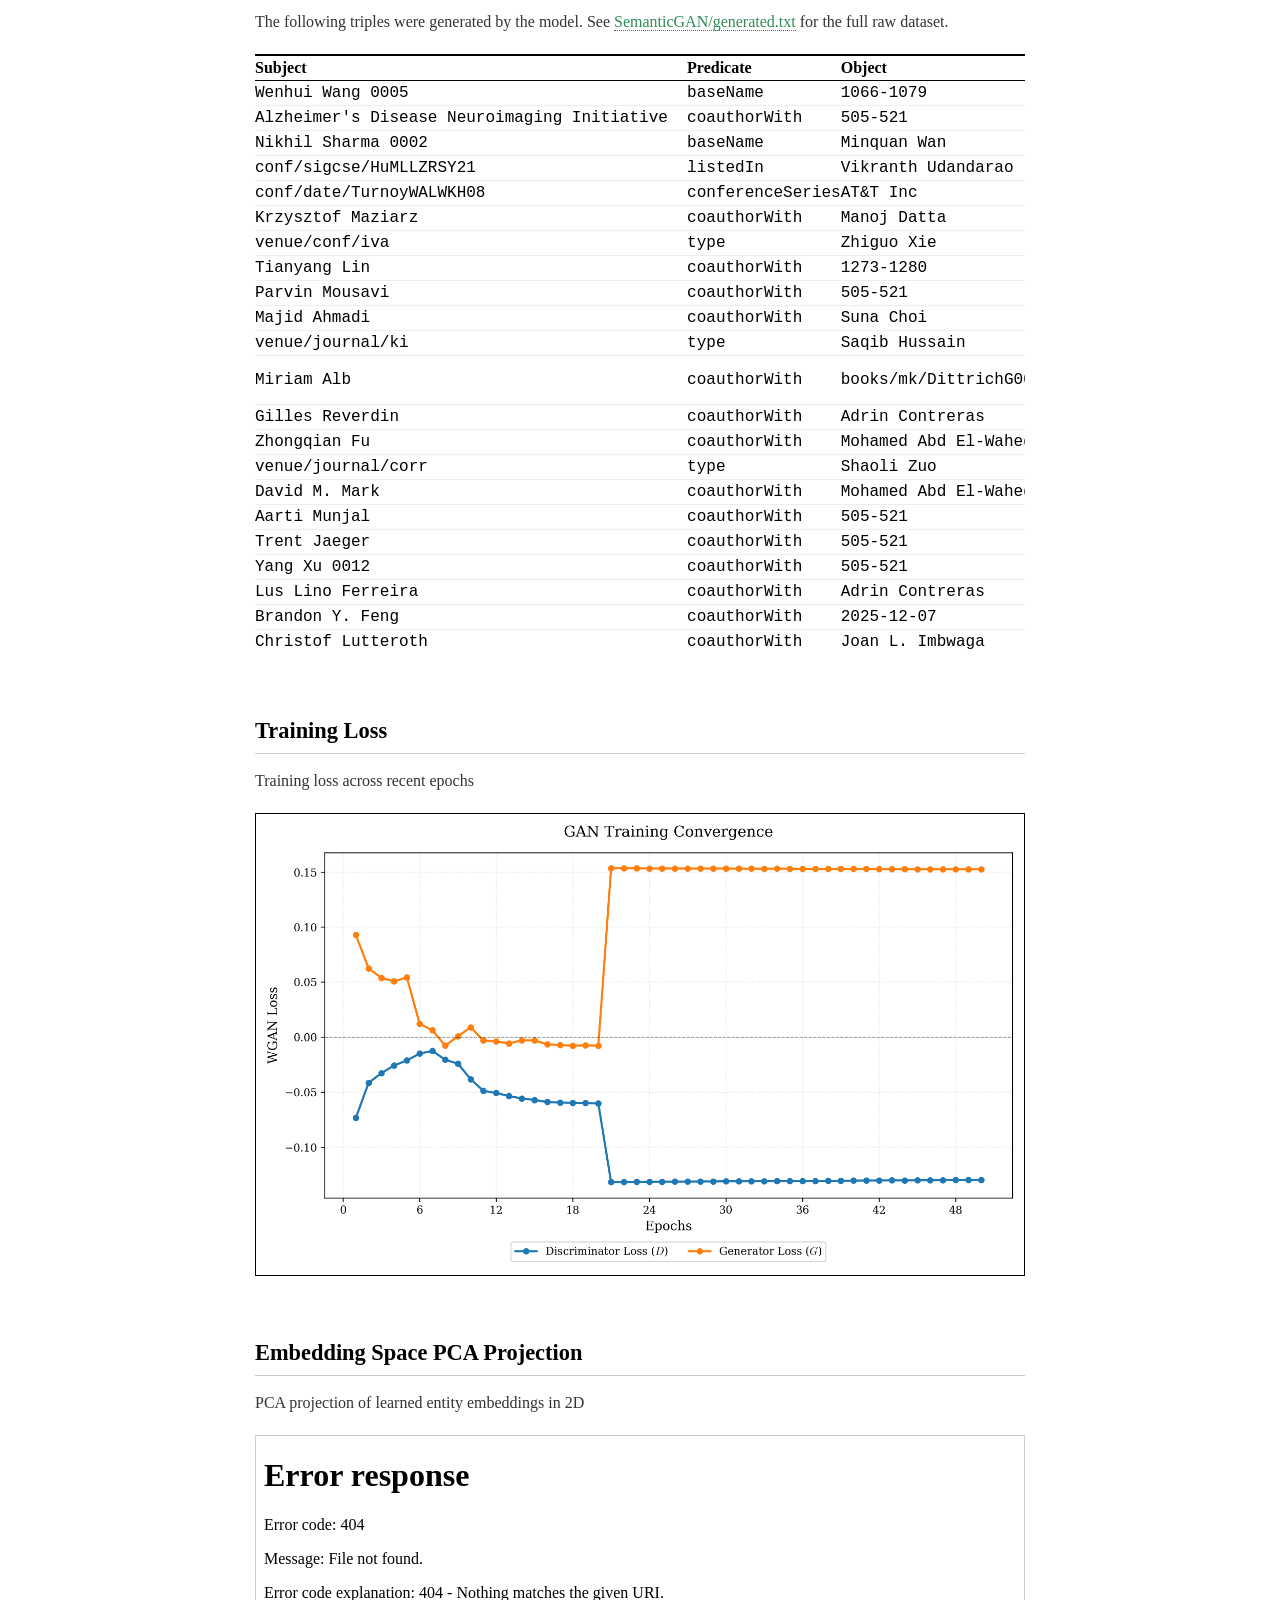
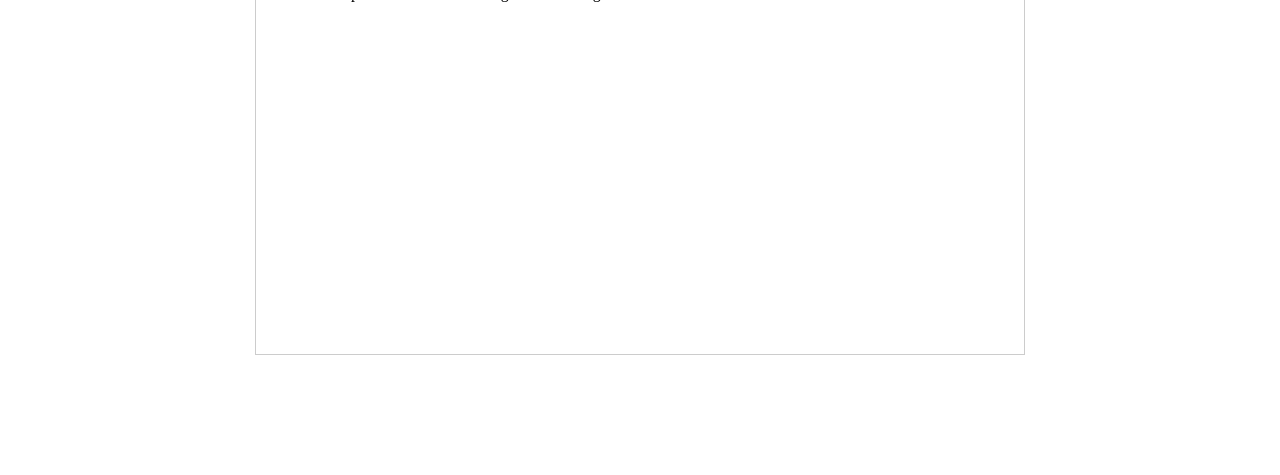
==== commit f3df0e4b: "Update index.html and README.md" ====
--- a/index.html
+++ b/index.html
@@ -11,7 +11,7 @@
       <h1><span class="name-badge">SemanticGAN</span></h1>
 
       <div class="intro">
-        A research prototype that generates RDF triples from the
+        An experimental research system for knowledge graph completion and RDF triple generation on the
         <a href="https://dblp.org" target="_blank" class="accent-link">
           DBLP Computer Science Bibliography
         </a>
@@ -155,7 +155,7 @@
           const data = await response.json();
 
           document.getElementById("lastUpdated").innerText =
-            "System Status: ONLINE | Last Run: " + data.last_updated;
+            "Last Run: " + data.last_updated;
 
           document.getElementById("noveltyScore").innerText =
             data.stats.novelty + "%";
